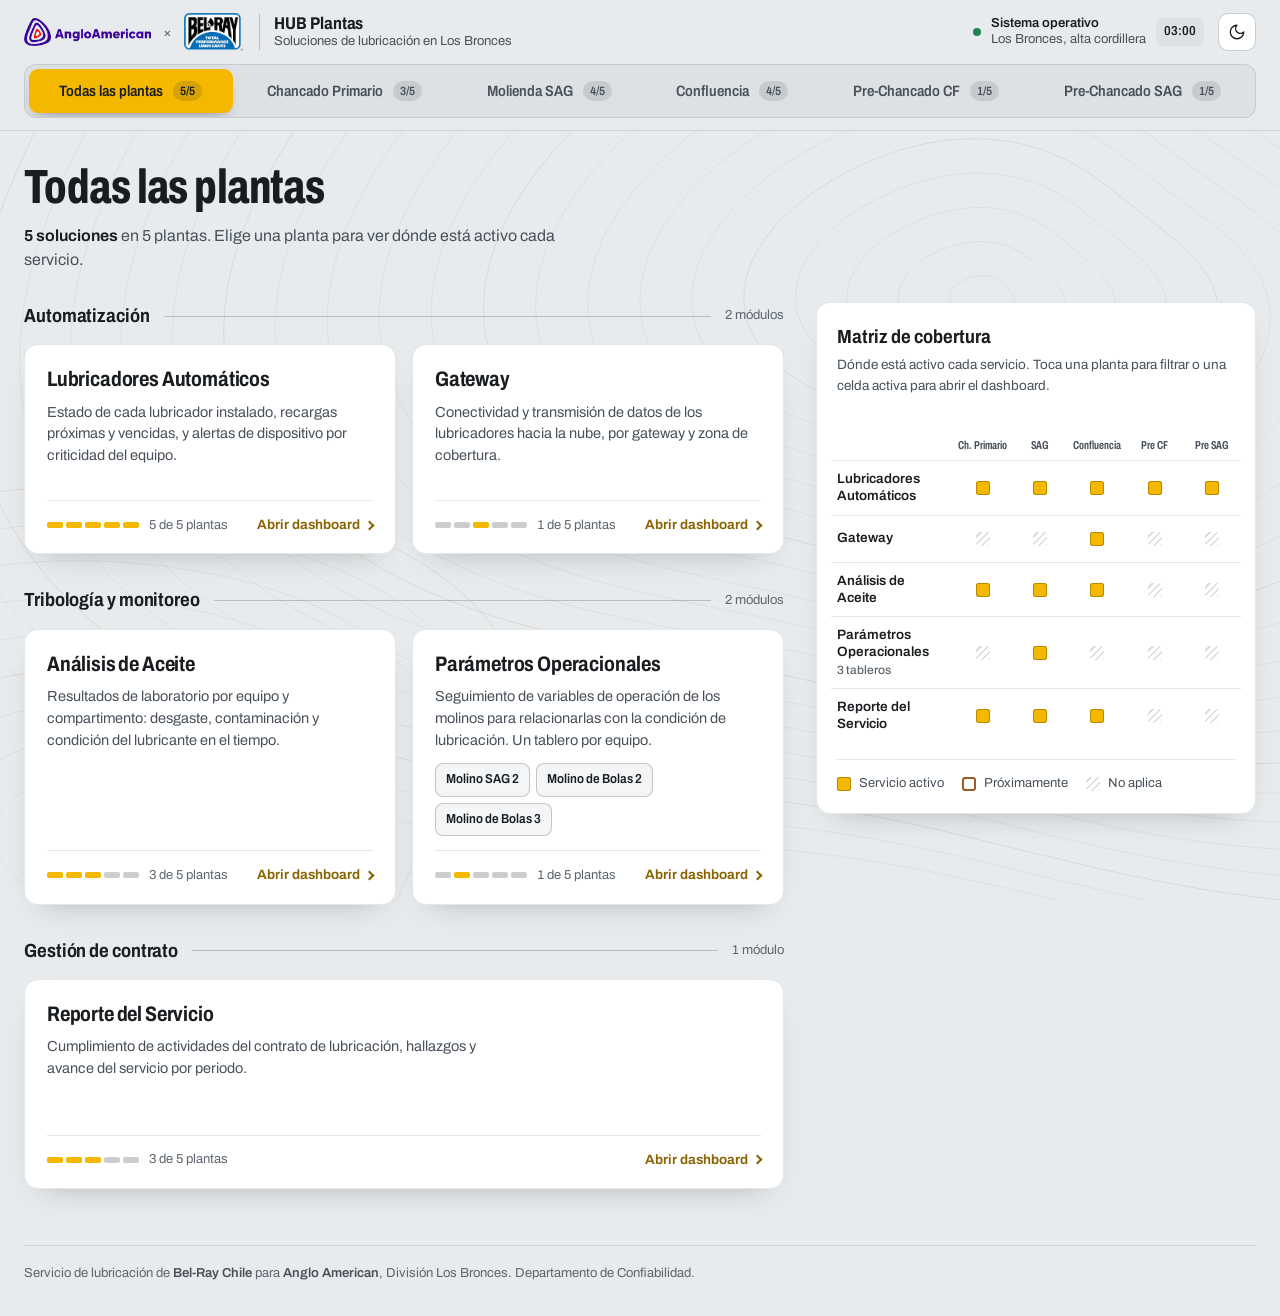
==== hub-plantas/index.html @ 48ea9efa "Add files via upload" ====
<!doctype html>
<html lang="es-CL">
<head>
  <meta charset="utf-8">
  <meta name="viewport" content="width=device-width, initial-scale=1, viewport-fit=cover">
  <title>HUB Plantas · Bel-Ray Chile × Anglo American</title>
  <meta name="description" content="Centro de acceso a las soluciones tecnológicas del servicio de lubricación Bel-Ray Chile en las plantas de Anglo American Los Bronces.">
  <meta name="color-scheme" content="dark light">
  <meta name="theme-color" content="#1A1D20">
  <link rel="icon" href="assets/img/favicon.svg" type="image/svg+xml">
  <link rel="preload" href="assets/fonts/archivo-latin-wdth-normal.woff2" as="font" type="font/woff2" crossorigin>

  <!-- Aplica el tema guardado antes de pintar (evita parpadeo claro/oscuro) -->
  <script>
    (function () {
      var t = null;
      try { t = localStorage.getItem('hub-theme'); } catch (e) {}
      if (t !== 'light' && t !== 'dark') {
        t = window.matchMedia && window.matchMedia('(prefers-color-scheme: light)').matches ? 'light' : 'dark';
      }
      document.documentElement.setAttribute('data-theme', t);
    })();
  </script>

  <link rel="stylesheet" href="assets/css/hub.css">
</head>
<body data-view="home">

  <!-- Iconos (Lucide, licencia ISC) — se reutilizan con <use href="#i-..."> -->
  <svg width="0" height="0" style="position:absolute" aria-hidden="true">
    <defs>
      <symbol id="i-sun" viewBox="0 0 24 24"><circle cx="12" cy="12" r="4"/><path d="M12 2v2M12 20v2M4.93 4.93l1.41 1.41M17.66 17.66l1.41 1.41M2 12h2M20 12h2M6.34 17.66l-1.41 1.41M19.07 4.93l-1.41 1.41"/></symbol>
      <symbol id="i-moon" viewBox="0 0 24 24"><path d="M12 3a6 6 0 0 0 9 9 9 9 0 1 1-9-9Z"/></symbol>
      <symbol id="i-back" viewBox="0 0 24 24"><path d="m12 19-7-7 7-7M19 12H5"/></symbol>
      <symbol id="i-expand" viewBox="0 0 24 24"><path d="M8 3H5a2 2 0 0 0-2 2v3M21 8V5a2 2 0 0 0-2-2h-3M3 16v3a2 2 0 0 0 2 2h3M16 21h3a2 2 0 0 0 2-2v-3"/></symbol>
      <symbol id="i-shrink" viewBox="0 0 24 24"><path d="M8 3v3a2 2 0 0 1-2 2H3M21 8h-3a2 2 0 0 1-2-2V3M3 16h3a2 2 0 0 1 2 2v3M16 21v-3a2 2 0 0 1 2-2h3"/></symbol>
      <symbol id="i-external" viewBox="0 0 24 24"><path d="M15 3h6v6M10 14 21 3M18 13v6a2 2 0 0 1-2 2H5a2 2 0 0 1-2-2V8a2 2 0 0 1 2-2h6"/></symbol>
      <symbol id="i-reload" viewBox="0 0 24 24"><path d="M3 12a9 9 0 0 1 9-9 9.75 9.75 0 0 1 6.74 2.74L21 8M21 3v5h-5M21 12a9 9 0 0 1-9 9 9.75 9.75 0 0 1-6.74-2.74L3 16M8 16H3v5"/></symbol>
    </defs>
  </svg>

  <!-- Fondo: curvas de nivel de un rajo, generadas en assets/js/hub.js -->
  <svg class="terrain" id="terrain" aria-hidden="true" preserveAspectRatio="xMidYMid slice"></svg>

  <a class="skip" href="#main">Ir al contenido</a>

  <!-- ===================== BARRA SUPERIOR ===================== -->
  <header class="topbar">
    <div class="topbar__inner">
      <div class="brand">
        <span class="logo-slot" data-logo="client"></span>
        <span class="brand__x" aria-hidden="true">×</span>
        <span class="logo-slot" data-logo="partner"></span>
        <div class="brand__title">
          <strong id="hub-title">HUB Plantas</strong>
          <span id="hub-subtitle"></span>
        </div>
      </div>

      <div class="topbar__right">
        <div class="status" role="status">
          <span class="status__dot" aria-hidden="true"></span>
          <span class="status__text"><b id="status-text">Sistema operativo</b><span id="site-text"></span></span>
          <time class="status__clock" id="clock"></time>
        </div>
        <button class="icon-btn theme-toggle" id="theme-toggle" type="button" aria-label="Cambiar a modo claro">
          <svg class="ico ico--sun"><use href="#i-sun"/></svg>
          <svg class="ico ico--moon"><use href="#i-moon"/></svg>
        </button>
      </div>
    </div>

    <!-- Selector global de planta -->
    <nav class="plantbar" aria-label="Seleccionar planta">
      <div class="plantbar__track" id="plantbar" role="radiogroup" aria-label="Planta"></div>
    </nav>
  </header>

  <main id="main">

    <!-- ===================== PORTADA: MÓDULOS + MATRIZ ===================== -->
    <section class="home" id="home" aria-labelledby="plant-heading">
      <div class="intro">
        <h1 class="intro__plant" id="plant-heading"><span id="plant-name">Todas las plantas</span></h1>
        <p class="intro__summary" id="plant-summary"></p>
      </div>

      <div class="home__grid">
        <div class="modules" id="modules"></div>

        <aside class="matrix" aria-labelledby="matrix-title">
          <div class="matrix__head">
            <h2 id="matrix-title">Matriz de cobertura</h2>
            <p>Dónde está activo cada servicio. Toca una planta para filtrar o una celda activa para abrir el dashboard.</p>
          </div>
          <div class="matrix__scroll">
            <table class="matrix__table" id="matrix"></table>
          </div>
          <ul class="legend">
            <li><span class="mark mark--on" aria-hidden="true"></span>Servicio activo</li>
            <li><span class="mark mark--soon" aria-hidden="true"></span>Próximamente</li>
            <li><span class="mark mark--off" aria-hidden="true"></span>No aplica</li>
          </ul>
        </aside>
      </div>
    </section>

    <!-- ===================== VISOR DE DASHBOARDS ===================== -->
    <section class="viewer" id="viewer" aria-labelledby="viewer-title" hidden>
      <div class="viewer__bar">
        <button class="btn btn--ghost" id="viewer-back" type="button">
          <svg class="ico"><use href="#i-back"/></svg><span>Módulos</span>
        </button>
        <div class="viewer__title">
          <span id="viewer-category"></span>
          <h2 id="viewer-title"></h2>
          <span class="source" id="viewer-source"></span>
        </div>
        <div class="viewer__actions">
          <button class="icon-btn" id="viewer-reload" type="button" aria-label="Recargar dashboard" title="Recargar">
            <svg class="ico"><use href="#i-reload"/></svg>
          </button>
          <a class="icon-btn" id="viewer-external" href="#" target="_blank" rel="noopener" aria-label="Abrir en pestaña nueva" title="Abrir en pestaña nueva">
            <svg class="ico"><use href="#i-external"/></svg>
          </a>
          <button class="btn btn--solid" id="viewer-fullscreen" type="button">
            <svg class="ico ico--expand"><use href="#i-expand"/></svg>
            <svg class="ico ico--shrink"><use href="#i-shrink"/></svg>
            <span>Pantalla completa</span>
          </button>
        </div>
      </div>

      <div class="viewer__switch" id="module-switch" role="tablist" aria-label="Cambiar de módulo"></div>
      <div class="viewer__views" id="view-switch" role="tablist" aria-label="Cambiar de equipo" hidden></div>

      <div class="stage" id="stage">
        <!-- Los iframes se crean en hub.js (uno por módulo, se conservan al cambiar) -->
        <div class="stage__frames" id="frames"></div>

        <button class="btn btn--solid stage__exit" id="stage-exit" type="button">
          <svg class="ico"><use href="#i-shrink"/></svg><span>Salir de pantalla completa</span>
        </button>

        <div class="stage__state stage__loading" id="state-loading" hidden>
          <div class="loader" aria-hidden="true"><span></span></div>
          <p><b>Cargando dashboard</b>Looker Studio puede tardar unos segundos la primera vez.</p>
          <p class="stage__hint" id="loading-hint" hidden>¿Sigue en blanco? Es posible que debas iniciar sesión con tu cuenta Google o que el informe no esté compartido contigo. <a href="#" target="_blank" rel="noopener" id="loading-external">Abrir en pestaña nueva</a></p>
        </div>

        <div class="stage__state stage__empty" id="state-nourl" hidden>
          <div class="tape" aria-hidden="true"></div>
          <h3>Dashboard en preparación</h3>
          <p>Este módulo aún no tiene un enlace publicado. Cuando esté disponible aparecerá aquí sin que tengas que hacer nada.</p>
        </div>

        <div class="stage__state stage__empty" id="state-nocoverage" hidden>
          <div class="tape" aria-hidden="true"></div>
          <h3 id="nocov-title"></h3>
          <p id="nocov-text"></p>
          <div class="nocov__plants" id="nocov-plants"></div>
        </div>
      </div>
    </section>
  </main>

  <footer class="foot">
    <p>Servicio de lubricación de <b>Bel-Ray Chile</b> para <b>Anglo American</b>, División Los Bronces. Departamento de Confiabilidad.</p>
  </footer>

  <script src="config.js"></script>
  <script src="assets/js/hub.js"></script>
</body>
</html>
---- hub-plantas/assets/css/hub.css ----
/* ==========================================================================
   HUB PLANTAS · Estilos
   Bel-Ray Chile × Anglo American Los Bronces
   --------------------------------------------------------------------------
   Sin dependencias externas: fuente Archivo (OFL) servida desde assets/fonts.
   Paleta: negro grafito, amarillo seguridad, cobre.
   Los colores viven en variables (tokens) al inicio: para ajustar la marca
   basta con cambiar esos valores.
   ========================================================================== */

@font-face {
  font-family: "Archivo";
  src: url("../fonts/archivo-latin-wdth-normal.woff2") format("woff2-variations"),
       url("../fonts/archivo-latin-wdth-normal.woff2") format("woff2");
  font-weight: 100 900;
  font-stretch: 62% 125%;
  font-style: normal;
  font-display: swap;
}

/* ---------- Tokens: modo oscuro (sala de control) ---------- */
:root,
:root[data-theme="dark"] {
  color-scheme: dark;
  --bg:            #1A1D20;   /* grafito */
  --bg-2:          #22262A;
  --surface:       rgba(38, 43, 48, .62);
  --surface-solid: #262B30;
  --surface-hi:    #2E343A;
  --line:          rgba(236, 238, 240, .09);
  --line-strong:   rgba(236, 238, 240, .18);
  --ink:           #ECEEF0;
  --ink-2:         #B1B8BF;
  --ink-3:         #8F979F;
  --yellow:        #F5B800;   /* amarillo seguridad */
  --yellow-ink:    #1A1D20;   /* texto sobre amarillo */
  --yellow-text:   #F5B800;   /* amarillo usado como texto */
  --yellow-soft:   rgba(245, 184, 0, .10);
  --mark-on-edge:  #F5B800;
  --copper:        #D4905C;   /* cobre */
  --copper-soft:   rgba(212, 144, 92, .14);
  --ok:            #4CC38A;
  --tape-dark:     #1A1D20;
  --contour:       rgba(236, 238, 240, .055);
  --contour-hi:    rgba(212, 144, 92, .16);
  --focus:         #F5B800;
  --shadow:        0 18px 40px -22px rgba(0, 0, 0, .75);
  --shadow-hover:  0 22px 44px -20px rgba(0, 0, 0, .85);
  --glass-blur:    blur(14px) saturate(130%);
  --header-bg:     rgba(26, 29, 32, .72);
}

/* ---------- Tokens: modo claro (presentación ejecutiva) ---------- */
:root[data-theme="light"] {
  color-scheme: light;
  --bg:            #E8EBED;   /* hormigón frío */
  --bg-2:          #DDE1E4;
  --surface:       #FFFFFF;
  --surface-solid: #FFFFFF;
  --surface-hi:    #F3F5F6;
  --line:          rgba(26, 29, 32, .11);
  --line-strong:   rgba(26, 29, 32, .22);
  --ink:           #1A1D20;
  --ink-2:         #48515A;
  --ink-3:         #5C656E;
  --yellow:        #F5B800;
  --yellow-ink:    #1A1D20;
  --yellow-text:   #8A6300;
  --yellow-soft:   rgba(245, 184, 0, .16);
  --mark-on-edge:  #B88A00;
  --copper:        #9A5A2C;
  --copper-soft:   rgba(154, 90, 44, .10);
  --ok:            #1D8452;
  --tape-dark:     #1A1D20;
  --contour:       rgba(26, 29, 32, .06);
  --contour-hi:    rgba(154, 90, 44, .14);
  --focus:         #1A1D20;
  --shadow:        0 14px 30px -20px rgba(26, 29, 32, .35);
  --shadow-hover:  0 20px 38px -18px rgba(26, 29, 32, .40);
  --glass-blur:    none;
  --header-bg:     rgba(232, 235, 237, .88);
}

/* ---------- Base ---------- */
*, *::before, *::after { box-sizing: border-box; }
html { -webkit-text-size-adjust: 100%; }
body {
  margin: 0;
  min-height: 100vh;
  background: var(--bg);
  color: var(--ink);
  font-family: "Archivo", system-ui, -apple-system, "Segoe UI", Roboto, sans-serif;
  font-size: 15px;
  line-height: 1.5;
  font-stretch: 100%;
  -webkit-font-smoothing: antialiased;
  text-rendering: optimizeLegibility;
}
h1, h2, h3, p { margin: 0; }
button { font: inherit; color: inherit; }
a { color: inherit; text-underline-offset: 3px; }
[hidden] { display: none !important; }

::selection { background: var(--yellow); color: var(--yellow-ink); }
:focus-visible { outline: 2px solid var(--focus); outline-offset: 2px; border-radius: 6px; }

* { scrollbar-width: thin; scrollbar-color: var(--line-strong) transparent; }
::-webkit-scrollbar { width: 10px; height: 10px; }
::-webkit-scrollbar-thumb { background: var(--line-strong); border-radius: 10px; border: 3px solid transparent; background-clip: padding-box; }
::-webkit-scrollbar-track { background: transparent; }

.ico { width: 18px; height: 18px; fill: none; stroke: currentColor; stroke-width: 1.75; stroke-linecap: round; stroke-linejoin: round; flex: none; }

.skip {
  position: absolute; left: 16px; top: -60px; z-index: 50;
  background: var(--yellow); color: var(--yellow-ink); padding: 10px 14px; border-radius: 8px; font-weight: 600;
}
.skip:focus { top: 12px; }

/* Fondo de curvas de nivel */
.terrain {
  position: fixed; inset: 0; width: 100%; height: 100%;
  z-index: -1; pointer-events: none;
  fill: none; stroke: var(--contour); stroke-width: 1;
}
.terrain .hi { stroke: var(--contour-hi); }

/* ---------- Barra superior ---------- */
.topbar {
  position: sticky; top: 0; z-index: 20;
  background: var(--header-bg);
  -webkit-backdrop-filter: blur(16px) saturate(140%);
  backdrop-filter: blur(16px) saturate(140%);
  border-bottom: 1px solid var(--line);
}
.topbar__inner {
  max-width: 1480px; margin: 0 auto;
  padding: 12px 24px;
  display: flex; align-items: center; justify-content: space-between; gap: 20px;
}
.brand { display: flex; align-items: center; gap: 12px; min-width: 0; }
.brand__x { color: var(--ink-3); font-size: 14px; }
.brand__title { display: flex; flex-direction: column; line-height: 1.2; padding-left: 14px; margin-left: 4px; border-left: 1px solid var(--line-strong); min-width: 0; }
.brand__title strong { font-size: 17px; font-weight: 700; font-stretch: 85%; letter-spacing: -.005em; }
.brand__title span { font-size: 13px; color: var(--ink-2); white-space: nowrap; overflow: hidden; text-overflow: ellipsis; }

.logo-slot { display: inline-flex; align-items: center; height: 40px; }
.logo-slot img { height: 28px; width: auto; display: block; }
.logo-slot[data-logo="partner"] img { height: 38px; }
.logo-slot .logo-dark { display: none; }
:root[data-theme="dark"] .logo-slot.has-dark .logo-light { display: none; }
:root[data-theme="dark"] .logo-slot.has-dark .logo-dark { display: block; }
.logo-slot__ph {
  display: inline-flex; align-items: center; height: 32px; padding: 0 10px;
  border: 1px dashed var(--line-strong); border-radius: 6px;
  font-size: 12px; font-weight: 600; font-stretch: 85%; color: var(--ink-2); white-space: nowrap;
}

.topbar__right { display: flex; align-items: center; gap: 14px; }
.status { display: flex; align-items: center; gap: 10px; font-size: 13px; color: var(--ink-2); }
.status__dot {
  width: 8px; height: 8px; border-radius: 50%; background: var(--ok);
}
.status__text { display: flex; flex-direction: column; line-height: 1.2; }
.status__text b { color: var(--ink); font-weight: 600; }
.status__clock {
  font-variant-numeric: tabular-nums; font-weight: 600; font-stretch: 85%;
  padding: 4px 8px; border-radius: 6px; background: var(--bg-2); color: var(--ink); font-size: 13px;
}

.icon-btn {
  display: inline-grid; place-items: center; width: 38px; height: 38px;
  border-radius: 10px; border: 1px solid var(--line-strong); background: var(--surface-solid);
  color: var(--ink); cursor: pointer; text-decoration: none;
  transition: background-color .2s ease, border-color .2s ease, transform .2s cubic-bezier(.2,.8,.2,1);
}
.icon-btn:hover { border-color: var(--ink-3); background: var(--surface-hi); }
.icon-btn:active { transform: scale(.94); }

.theme-toggle .ico--sun { display: none; }
:root[data-theme="dark"] .theme-toggle .ico--sun { display: block; }
:root[data-theme="dark"] .theme-toggle .ico--moon { display: none; }

/* ---------- Selector de planta (placa amarilla deslizante) ---------- */
.plantbar { max-width: 1480px; margin: 0 auto; padding: 0 24px 12px; }
.plantbar__track {
  position: relative; display: flex; gap: 4px;
  padding: 4px; border-radius: 12px;
  background: var(--bg-2); border: 1px solid var(--line);
  overflow-x: auto; scrollbar-width: none;
}
.plantbar__track::-webkit-scrollbar { display: none; }
.plant-ind {
  position: absolute; top: 4px; left: 0; height: calc(100% - 8px); width: 0;
  border-radius: 9px; background: var(--yellow);
  box-shadow: 0 6px 14px -8px rgba(0, 0, 0, .55);
  transition: transform .45s cubic-bezier(.16, 1, .3, 1), width .45s cubic-bezier(.16, 1, .3, 1);
  pointer-events: none;
}
.plant-btn {
  position: relative; z-index: 1; flex: 1 0 auto;
  display: flex; align-items: center; justify-content: center; gap: 10px;
  min-height: 44px; padding: 6px 16px; border: 0; border-radius: 9px;
  background: transparent; cursor: pointer; white-space: nowrap;
  font-size: 15px; font-weight: 600; font-stretch: 85%; color: var(--ink-2);
  transition: color .3s ease, background-color .2s ease;
}
.plant-btn:hover { color: var(--ink); background: var(--line); }
.plant-btn[aria-checked="true"] { color: var(--yellow-ink); background: transparent; }
.plant-btn__count {
  font-size: 12px; font-weight: 600; font-variant-numeric: tabular-nums;
  padding: 1px 7px; border-radius: 20px; background: var(--line); color: inherit;
}
.plant-btn[aria-checked="true"] .plant-btn__count { background: rgba(26, 29, 32, .14); }

/* ---------- Contenido ---------- */
main { max-width: 1480px; margin: 0 auto; padding: 32px 24px 48px; }

.intro { display: flex; flex-direction: column; gap: 10px; margin-bottom: 30px; }
.intro__plant {
  font-size: 48px; line-height: 1; font-weight: 760; font-stretch: 72%; letter-spacing: -.012em;
  overflow: hidden; padding-bottom: .06em;
}
.intro__plant span { display: inline-block; }
.intro__plant.is-swapping span { animation: plateIn .6s cubic-bezier(.16, 1, .3, 1); }
@keyframes plateIn {
  from { transform: translateY(70%); clip-path: inset(0 0 100% 0); opacity: .2; }
  to   { transform: none; clip-path: inset(0 0 0 0); opacity: 1; }
}
.intro__summary { font-size: 16px; color: var(--ink-2); max-width: 60ch; }
.intro__summary b { color: var(--ink); font-weight: 650; }

.home__grid { display: grid; grid-template-columns: minmax(0, 1fr) 440px; gap: 32px; align-items: start; }
.home__grid > * { min-width: 0; }

/* Categorías */
.cat + .cat { margin-top: 32px; }
.cat__head { display: flex; align-items: center; gap: 14px; margin-bottom: 14px; }
.cat__head h2 { font-size: 19px; font-weight: 680; font-stretch: 85%; letter-spacing: -.005em; white-space: nowrap; }
.cat__head::after { content: ""; flex: 1; height: 1px; background: var(--line-strong); }
.cat__count { font-size: 13px; color: var(--ink-3); white-space: nowrap; order: 2; }
.tiles { display: grid; grid-template-columns: repeat(auto-fit, minmax(320px, 1fr)); gap: 16px; }

/* Tarjeta de módulo */
.tile {
  position: relative; isolation: isolate;
  display: flex; flex-direction: column; gap: 14px;
  min-height: 210px; padding: 22px 22px 18px;
  border-radius: 14px; border: 1px solid var(--line);
  background: var(--surface);
  -webkit-backdrop-filter: var(--glass-blur); backdrop-filter: var(--glass-blur);
  box-shadow: var(--shadow);
  overflow: hidden;
  transition: transform .35s cubic-bezier(.16, 1, .3, 1), box-shadow .35s ease, border-color .25s ease;
}
.tile:hover { transform: translateY(-3px); box-shadow: var(--shadow-hover); border-color: var(--line-strong); }
.tile:has(.tile__open:focus-visible) { outline: 2px solid var(--focus); outline-offset: 3px; }
.tile__body { display: flex; flex-direction: column; gap: 10px; flex: 1; transition: opacity .45s ease, filter .45s ease; }
.tile__head { display: flex; align-items: flex-start; justify-content: space-between; gap: 8px 12px; flex-wrap: wrap; }
.tile__head h3 { flex: 1 1 14ch; }
.tile h3 { font-size: 21px; line-height: 1.15; font-weight: 700; font-stretch: 82%; letter-spacing: -.008em; }
.tile__open { all: unset; cursor: pointer; }
.tile__open::after { content: ""; position: absolute; inset: 0; z-index: 0; border-radius: inherit; }
.tile__open:focus-visible { outline: none; }
.tile p { font-size: 14.5px; color: var(--ink-2); max-width: 56ch; }

.tile__views { list-style: none; margin: 2px 0 0; padding: 0; display: flex; flex-wrap: wrap; gap: 6px; position: relative; z-index: 1; }
.view-chip {
  border: 1px solid var(--line-strong); background: var(--surface-hi); color: var(--ink);
  border-radius: 8px; padding: 6px 10px; font-size: 13px; font-weight: 600; font-stretch: 88%;
  cursor: pointer; transition: border-color .2s ease, background-color .2s ease, transform .2s ease;
}
.view-chip:hover { border-color: var(--yellow); background: var(--yellow-soft); }
.view-chip:active { transform: scale(.96); }

.tile__foot { display: flex; align-items: center; justify-content: space-between; gap: 12px; padding-top: 14px; border-top: 1px solid var(--line); }
.cov { display: flex; align-items: center; gap: 10px; font-size: 13px; color: var(--ink-3); font-variant-numeric: tabular-nums; white-space: nowrap; }
.pips { display: flex; gap: 3px; }
.pip { width: 16px; height: 6px; border-radius: 2px; background: var(--line-strong); transition: background-color .3s ease, box-shadow .3s ease; }
.pip.on   { background: var(--yellow); }
.pip.soon { background: transparent; box-shadow: inset 0 0 0 1.5px var(--copper); }
.pip.sel  { box-shadow: 0 0 0 1.5px var(--bg), 0 0 0 3px var(--ink-2); }
.pip.soon.sel { box-shadow: inset 0 0 0 1.5px var(--copper), 0 0 0 1.5px var(--bg), 0 0 0 3px var(--ink-2); }
.tile__go { font-size: 13.5px; font-weight: 650; color: var(--yellow-text); white-space: nowrap; display: inline-flex; align-items: center; gap: 6px; }
.tile__go::after {
  content: ""; width: 7px; height: 7px; border-right: 2px solid currentColor; border-top: 2px solid currentColor;
  transform: rotate(45deg); transition: transform .3s cubic-bezier(.16,1,.3,1);
}
.tile:hover .tile__go::after { transform: translateX(3px) rotate(45deg); }

.badge {
  flex: none; font-size: 12px; font-weight: 650; font-stretch: 88%; line-height: 1;
  padding: 6px 9px; border-radius: 20px; white-space: nowrap;
  opacity: 0; transform: translateY(-4px);
  transition: opacity .35s ease, transform .35s cubic-bezier(.16,1,.3,1);
}
.badge--off  { background: var(--bg-2); color: var(--ink-2); border: 1px solid var(--line-strong); }
.badge--soon { background: var(--copper-soft); color: var(--copper); border: 1px solid color-mix(in srgb, var(--copper) 40%, transparent); }
.badge--on   { background: var(--yellow-soft); color: var(--yellow-text); border: 1px solid color-mix(in srgb, var(--yellow) 40%, transparent); }
.tile[data-state] .badge { opacity: 1; transform: none; }

/* Cinta de seguridad: servicio no disponible en la planta elegida */
.tile__tape {
  position: absolute; left: 0; right: 0; top: 0; height: 6px; z-index: 2;
  background: repeating-linear-gradient(-45deg, var(--yellow) 0 9px, var(--tape-dark) 9px 18px);
  transform: scaleX(0); transform-origin: left center;
  transition: transform .55s cubic-bezier(.16, 1, .3, 1);
}
.tile[data-state="off"] .tile__tape { transform: scaleX(1); }
.tile[data-state="off"] .tile__body,
.tile[data-state="soon"] .tile__body { opacity: .5; filter: grayscale(1); }
.tile[data-state="off"] { box-shadow: none; background: color-mix(in srgb, var(--surface-solid) 45%, transparent); }
.tile[data-state="off"]:hover { transform: none; }
.tile[data-state="off"] .tile__go,
.tile[data-state="soon"] .tile__go { color: var(--ink-2); }
.tile[data-state="soon"] .tile__tape {
  transform: scaleX(1);
  background: repeating-linear-gradient(-45deg, var(--copper) 0 9px, transparent 9px 18px);
}

/* ---------- Matriz de cobertura ---------- */
.matrix {
  position: sticky; top: 148px;
  border-radius: 14px; border: 1px solid var(--line);
  background: var(--surface);
  -webkit-backdrop-filter: var(--glass-blur); backdrop-filter: var(--glass-blur);
  box-shadow: var(--shadow);
  padding: 20px;
}
.matrix__head h2 { font-size: 19px; font-weight: 680; font-stretch: 85%; }
.matrix__head p { font-size: 13.5px; color: var(--ink-2); margin-top: 4px; }
.matrix__scroll { overflow-x: auto; margin: 16px -6px 0; }
.matrix__table { width: 100%; border-collapse: separate; border-spacing: 0; table-layout: fixed; min-width: 360px; }
.matrix__table th, .matrix__table td { padding: 0; }
.matrix__table thead th { vertical-align: bottom; }
.matrix__table .rowhead-col { width: 30%; }
.mx-col {
  all: unset; box-sizing: border-box; cursor: pointer; display: flex; flex-direction: column; justify-content: flex-end;
  width: 100%; min-height: 48px; padding: 6px 4px 8px; text-align: center;
  font-size: 11.5px; line-height: 1.15; font-weight: 650; font-stretch: 68%; color: var(--ink-2); overflow-wrap: anywhere;
  border-radius: 8px 8px 0 0; position: relative;
  transition: color .3s ease, background-color .3s ease;
}
.mx-col::after {
  content: ""; position: absolute; left: 20%; right: 20%; bottom: 0; height: 3px; border-radius: 3px;
  background: var(--yellow); transform: scaleX(0); transition: transform .4s cubic-bezier(.16,1,.3,1);
}
.mx-col:hover { color: var(--ink); }
.mx-col:focus-visible { outline: 2px solid var(--focus); outline-offset: -2px; }
.is-selcol .mx-col { color: var(--ink); background: var(--yellow-soft); }
.is-selcol .mx-col::after { transform: scaleX(1); }

.matrix__table tbody th {
  text-align: left; font-weight: 600; font-size: 13.5px; line-height: 1.25; padding: 10px 8px 10px 6px;
  border-top: 1px solid var(--line);
}
.matrix__table tbody th small { display: block; font-weight: 500; font-size: 12px; color: var(--ink-3); margin-top: 2px; }
.matrix__table tbody td { border-top: 1px solid var(--line); transition: background-color .35s ease; }
.matrix__table tbody td.is-selcol { background: var(--yellow-soft); }
.matrix__table tbody tr:last-child td.is-selcol { border-radius: 0 0 8px 8px; }
.mx-cell {
  all: unset; box-sizing: border-box; display: grid; place-items: center; width: 100%; height: 46px; cursor: pointer;
  border-radius: 6px;
}
.mx-cell:focus-visible { outline: 2px solid var(--focus); outline-offset: -3px; }
.mx-cell[data-s="off"] { cursor: default; }
.mx-cell[data-s="on"]:hover .mark { transform: scale(1.18); }

.mark { display: inline-block; width: 14px; height: 14px; border-radius: 3px; transition: transform .25s cubic-bezier(.16,1,.3,1); flex: none; }
.mark--on   { background: var(--yellow); box-shadow: inset 0 0 0 1px var(--mark-on-edge); }
.mark--soon { box-shadow: inset 0 0 0 2px var(--copper); }
.mark--off  {
  width: 14px; height: 14px; border-radius: 3px; opacity: .7;
  background: repeating-linear-gradient(-45deg, var(--line-strong) 0 2px, transparent 2px 5px);
}

.legend { list-style: none; margin: 16px 0 0; padding: 14px 0 0; border-top: 1px solid var(--line); display: flex; flex-wrap: wrap; gap: 8px 18px; font-size: 13px; color: var(--ink-2); }
.legend li { display: inline-flex; align-items: center; gap: 8px; }

/* ---------- Visor ---------- */
body[data-view="viewer"] .foot { display: none; }
body[data-view="viewer"] main { padding-top: 20px; padding-bottom: 20px; }
.viewer { animation: viewerIn .5s cubic-bezier(.16, 1, .3, 1); }
@keyframes viewerIn { from { opacity: 0; transform: translateY(10px); } to { opacity: 1; transform: none; } }

.viewer__bar { display: flex; align-items: center; gap: 16px; }
.viewer__title { flex: 1; min-width: 0; display: flex; align-items: baseline; gap: 4px 12px; flex-wrap: wrap; }
.viewer__title > span:first-child { font-size: 13px; color: var(--ink-3); width: 100%; }
.viewer__title h2 { font-size: 26px; line-height: 1.1; font-weight: 740; font-stretch: 74%; letter-spacing: -.01em; }
.source {
  font-size: 12px; font-weight: 600; color: var(--ink-2); padding: 3px 8px; border-radius: 6px;
  border: 1px solid var(--line-strong);
}
.viewer__actions { display: flex; align-items: center; gap: 8px; }

.btn {
  display: inline-flex; align-items: center; gap: 8px; height: 38px; padding: 0 14px; border-radius: 10px;
  font-size: 14px; font-weight: 650; cursor: pointer; white-space: nowrap;
  transition: background-color .2s ease, border-color .2s ease, transform .2s cubic-bezier(.2,.8,.2,1);
}
.btn:active { transform: scale(.96); }
.btn--ghost { border: 1px solid var(--line-strong); background: transparent; color: var(--ink); }
.btn--ghost:hover { background: var(--surface-hi); }
.btn--solid { border: 1px solid var(--mark-on-edge); background: var(--yellow); color: var(--yellow-ink); }
.btn--solid:hover { background: #FFC61A; }
.btn .ico--shrink { display: none; }
.is-fs .btn .ico--expand, body.stage-fs .btn .ico--expand { display: none; }
body.stage-fs .btn .ico--shrink { display: block; }

.viewer__switch {
  display: flex; gap: 2px; margin-top: 18px; overflow-x: auto; scrollbar-width: none;
  border-bottom: 1px solid var(--line-strong);
}
.viewer__switch::-webkit-scrollbar { display: none; }
.mod-tab {
  all: unset; box-sizing: border-box; cursor: pointer; position: relative; white-space: nowrap;
  padding: 10px 14px 12px; font-size: 14px; font-weight: 620; font-stretch: 88%; color: var(--ink-2);
  display: inline-flex; align-items: center; gap: 8px;
  transition: color .2s ease;
}
.mod-tab::after {
  content: ""; position: absolute; left: 10px; right: 10px; bottom: -1px; height: 3px; border-radius: 3px 3px 0 0;
  background: var(--yellow); transform: scaleX(0); transition: transform .4s cubic-bezier(.16,1,.3,1);
}
.mod-tab:hover { color: var(--ink); }
.mod-tab[aria-selected="true"] { color: var(--ink); }
.mod-tab[aria-selected="true"]::after { transform: scaleX(1); }
.mod-tab:focus-visible { outline: 2px solid var(--focus); outline-offset: -2px; }
.mod-tab[data-s="off"], .mod-tab[data-s="soon"] { color: var(--ink-3); text-decoration: line-through; text-decoration-thickness: 1px; text-decoration-color: var(--line-strong); }
.mod-tab[data-s="off"][aria-selected="true"] { color: var(--ink-2); }

.viewer__views { display: flex; gap: 0; margin-top: 14px; width: fit-content; max-width: 100%; overflow-x: auto; border: 1px solid var(--line-strong); border-radius: 10px; padding: 3px; background: var(--bg-2); }
.view-tab {
  all: unset; box-sizing: border-box; cursor: pointer; white-space: nowrap;
  padding: 7px 14px; border-radius: 7px; font-size: 13.5px; font-weight: 640; font-stretch: 88%; color: var(--ink-2);
  transition: background-color .25s ease, color .25s ease;
}
.view-tab:hover { color: var(--ink); }
.view-tab[aria-selected="true"] { background: var(--surface-solid); color: var(--ink); box-shadow: 0 1px 0 var(--line-strong), 0 4px 10px -6px rgba(0,0,0,.4); }
.view-tab:focus-visible { outline: 2px solid var(--focus); outline-offset: -2px; }

.stage {
  position: relative; margin-top: 14px;
  height: 640px; min-height: 420px;
  border-radius: 14px; overflow: hidden;
  border: 1px solid var(--line-strong); background: var(--surface-solid);
  box-shadow: var(--shadow);
}
.stage__frames, .stage__frames iframe { position: absolute; inset: 0; width: 100%; height: 100%; border: 0; }
.stage__frames iframe { background: #FFFFFF; opacity: 0; visibility: hidden; transition: opacity .35s ease; }
.stage__frames iframe.is-active { visibility: visible; }
.stage__frames iframe.is-active.is-loaded { opacity: 1; }

.stage:fullscreen { border-radius: 0; border: 0; height: 100vh !important; }
body.stage-pseudo-fs .stage {
  position: fixed; inset: 0; z-index: 100; margin: 0; border-radius: 0; border: 0; height: 100dvh !important;
}
.stage__exit {
  position: absolute; right: 14px; top: 14px; z-index: 5; display: none;
}
body.stage-fs .stage__exit { display: inline-flex; }

.stage__state {
  position: absolute; inset: 0; z-index: 3;
  display: flex; flex-direction: column; align-items: center; justify-content: center; text-align: center; gap: 12px;
  padding: 32px; background: var(--surface-solid);
}
.stage__state h3 { font-size: 26px; line-height: 1.15; font-weight: 740; font-stretch: 76%; max-width: 34ch; text-wrap: balance; }
.stage__state p { color: var(--ink-2); max-width: 52ch; font-size: 15px; }
.stage__state p b { display: block; color: var(--ink); font-size: 17px; margin-bottom: 2px; }
.stage__loading { background: color-mix(in srgb, var(--surface-solid) 94%, transparent); }
.stage__hint { font-size: 14px !important; }
.stage__hint a { color: var(--yellow-text); font-weight: 650; }
.tape {
  width: 180px; height: 12px; border-radius: 3px; margin-bottom: 8px;
  background: repeating-linear-gradient(-45deg, var(--yellow) 0 10px, var(--tape-dark) 10px 20px);
  box-shadow: inset 0 0 0 1px rgba(0,0,0,.25);
}
.nocov__plants { display: flex; flex-wrap: wrap; justify-content: center; gap: 8px; margin-top: 6px; }
.nocov__plants .btn { height: 36px; }

.loader { width: 180px; height: 4px; border-radius: 4px; background: var(--line-strong); overflow: hidden; position: relative; }
.loader span { position: absolute; top: 0; bottom: 0; width: 40%; border-radius: 4px; background: var(--yellow); animation: load 1.2s cubic-bezier(.65,0,.35,1) infinite; }
@keyframes load { from { left: -40%; } to { left: 100%; } }

/* ---------- Pie ---------- */
.foot { max-width: 1480px; margin: 0 auto; padding: 8px 24px 32px; }
.foot p { font-size: 13px; color: var(--ink-3); border-top: 1px solid var(--line); padding-top: 18px; }
.foot b { color: var(--ink-2); font-weight: 600; }

/* ---------- Transición de tema (View Transitions API) ---------- */
::view-transition-old(root), ::view-transition-new(root) { animation: none; mix-blend-mode: normal; }
::view-transition-new(root) { z-index: 2; }

/* ---------- Responsive ---------- */
@media (max-width: 1180px) {
  .home__grid { grid-template-columns: 1fr; }
  .matrix { position: static; }
}
@media (max-width: 900px) {
  .status__text { display: none; }
  .brand__title span { display: none; }
}
@media (max-width: 720px) {
  .topbar__inner { padding: 10px 16px; gap: 10px; }
  .plantbar { padding: 0 16px 10px; }
  .plant-btn { flex: 0 0 auto; padding: 6px 12px; font-size: 14px; min-height: 42px; }
  main { padding: 22px 16px 40px; }
  .foot { padding: 8px 16px 28px; }
  .intro__plant { font-size: 38px; }
  .intro__summary { font-size: 15px; }
  .tiles { grid-template-columns: 1fr; }
  .cat__head::after { display: none; }
  .cat__count { margin-left: auto; }
  .tile { min-height: 0; padding: 18px 18px 16px; }
  .brand__x { display: none; }
  .logo-slot img { height: 22px; }
  .logo-slot[data-logo="partner"] img { height: 30px; }
  .brand__title { display: none; }
  .brand__title { padding-left: 10px; }
  .status__clock { display: none; }
  .viewer__bar { flex-wrap: wrap; gap: 12px; }
  .viewer__title { order: 3; flex-basis: 100%; }
  .viewer__actions { margin-left: auto; }
  .viewer__actions .btn span { display: none; }
  .viewer__actions .btn { width: 38px; padding: 0; justify-content: center; }
  .viewer__title h2 { font-size: 23px; }
  .matrix { padding: 16px; }
}

@media (prefers-reduced-motion: reduce) {
  *, *::before, *::after { animation-duration: .01ms !important; animation-iteration-count: 1 !important; transition-duration: .01ms !important; }
  .loader span { animation: none; left: 30%; }
}
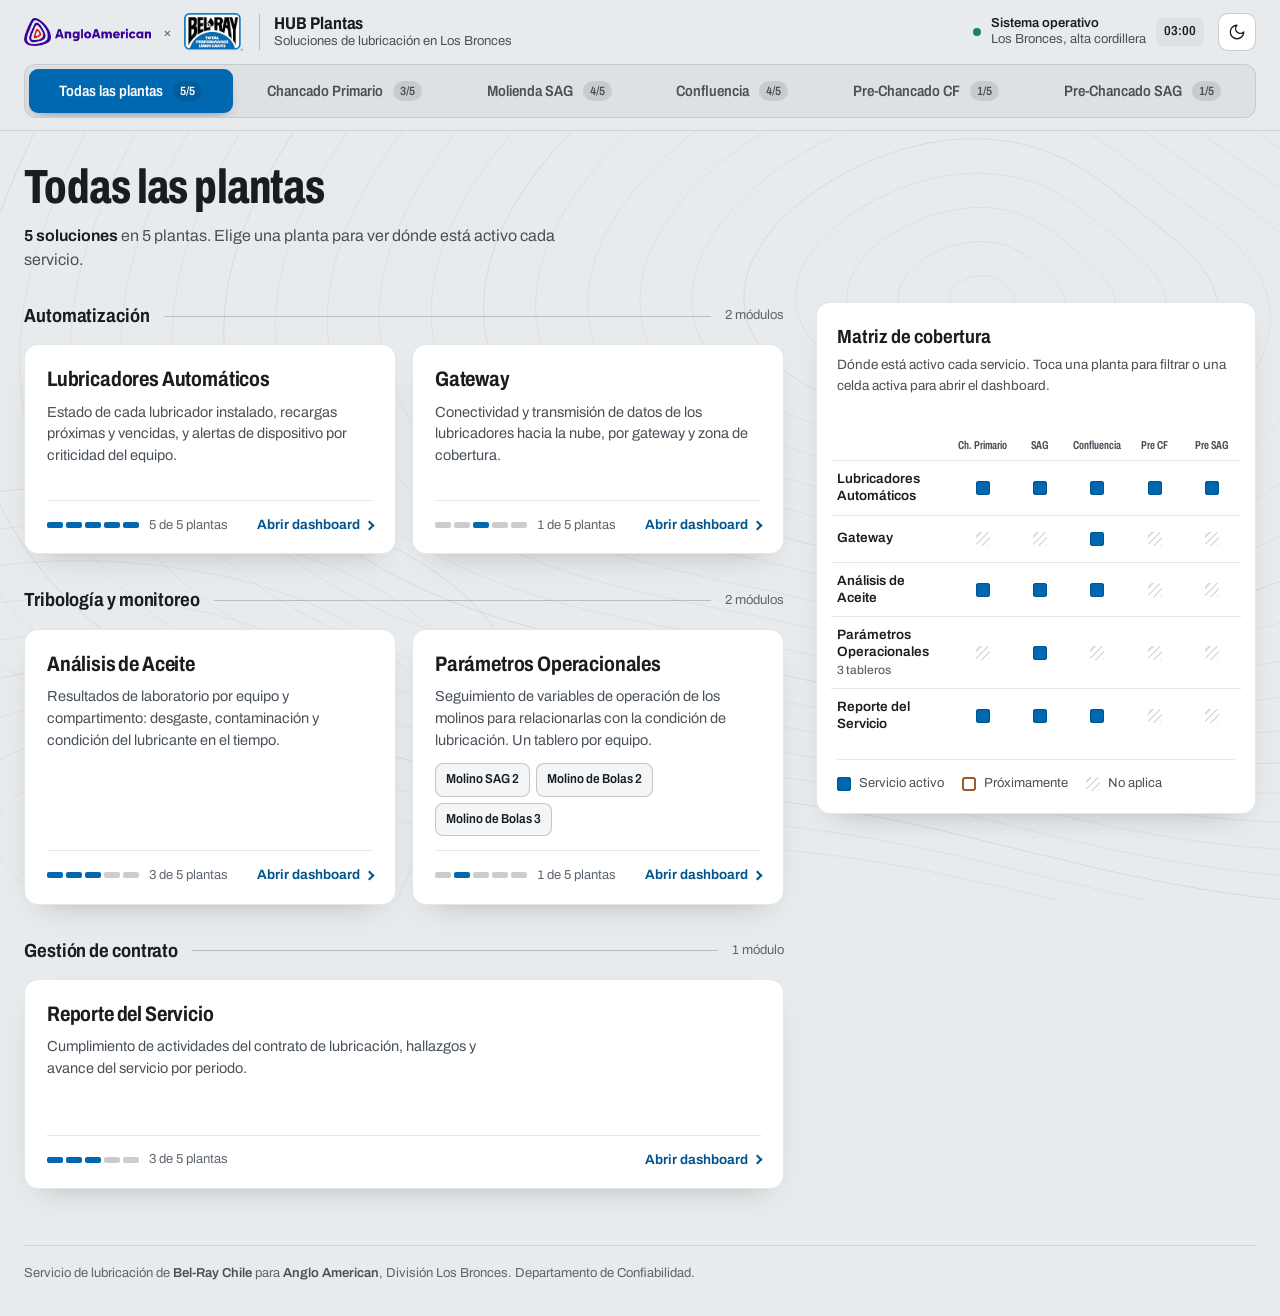
==== commit 882894a3: "Add files via upload" ====
--- a/hub-plantas/index.html
+++ b/hub-plantas/index.html
@@ -7,7 +7,10 @@
   <meta name="description" content="Centro de acceso a las soluciones tecnológicas del servicio de lubricación Bel-Ray Chile en las plantas de Anglo American Los Bronces.">
   <meta name="color-scheme" content="dark light">
   <meta name="theme-color" content="#1A1D20">
-  <link rel="icon" href="assets/img/favicon.svg" type="image/svg+xml">
+  <link rel="icon" href="assets/img/favicon-32.png" sizes="32x32" type="image/png">
+  <link rel="icon" href="assets/img/favicon-64.png" sizes="64x64" type="image/png">
+  <link rel="icon" href="assets/img/favicon-256.png" sizes="256x256" type="image/png">
+  <link rel="apple-touch-icon" href="assets/img/favicon-256.png">
   <link rel="preload" href="assets/fonts/archivo-latin-wdth-normal.woff2" as="font" type="font/woff2" crossorigin>
 
   <!-- Aplica el tema guardado antes de pintar (evita parpadeo claro/oscuro) -->
--- a/hub-plantas/assets/css/hub.css
+++ b/hub-plantas/assets/css/hub.css
@@ -3,7 +3,7 @@
    Bel-Ray Chile × Anglo American Los Bronces
    --------------------------------------------------------------------------
    Sin dependencias externas: fuente Archivo (OFL) servida desde assets/fonts.
-   Paleta: negro grafito, amarillo seguridad, cobre.
+   Paleta: negro grafito, azul Bel-Ray, cobre.
    Los colores viven en variables (tokens) al inicio: para ajustar la marca
    basta con cambiar esos valores.
    ========================================================================== */
@@ -32,18 +32,18 @@
   --ink:           #ECEEF0;
   --ink-2:         #B1B8BF;
   --ink-3:         #8F979F;
-  --yellow:        #F5B800;   /* amarillo seguridad */
-  --yellow-ink:    #1A1D20;   /* texto sobre amarillo */
-  --yellow-text:   #F5B800;   /* amarillo usado como texto */
-  --yellow-soft:   rgba(245, 184, 0, .10);
-  --mark-on-edge:  #F5B800;
+  --blue:          #0068B0;   /* azul Bel-Ray */
+  --blue-ink:      #FFFFFF;   /* texto sobre el azul */
+  --blue-text:     #5FACEC;   /* azul aclarado, usado como texto sobre fondo oscuro */
+  --blue-soft:     rgba(0, 104, 176, .18);
+  --mark-on-edge:  #0068B0;
   --copper:        #D4905C;   /* cobre */
   --copper-soft:   rgba(212, 144, 92, .14);
   --ok:            #4CC38A;
   --tape-dark:     #1A1D20;
   --contour:       rgba(236, 238, 240, .055);
   --contour-hi:    rgba(212, 144, 92, .16);
-  --focus:         #F5B800;
+  --focus:         #5FACEC;
   --shadow:        0 18px 40px -22px rgba(0, 0, 0, .75);
   --shadow-hover:  0 22px 44px -20px rgba(0, 0, 0, .85);
   --glass-blur:    blur(14px) saturate(130%);
@@ -63,18 +63,18 @@
   --ink:           #1A1D20;
   --ink-2:         #48515A;
   --ink-3:         #5C656E;
-  --yellow:        #F5B800;
-  --yellow-ink:    #1A1D20;
-  --yellow-text:   #8A6300;
-  --yellow-soft:   rgba(245, 184, 0, .16);
-  --mark-on-edge:  #B88A00;
+  --blue:          #0068B0;
+  --blue-ink:      #FFFFFF;
+  --blue-text:     #00548D;
+  --blue-soft:     rgba(0, 104, 176, .12);
+  --mark-on-edge:  #00548D;
   --copper:        #9A5A2C;
   --copper-soft:   rgba(154, 90, 44, .10);
   --ok:            #1D8452;
   --tape-dark:     #1A1D20;
   --contour:       rgba(26, 29, 32, .06);
   --contour-hi:    rgba(154, 90, 44, .14);
-  --focus:         #1A1D20;
+  --focus:         #0068B0;
   --shadow:        0 14px 30px -20px rgba(26, 29, 32, .35);
   --shadow-hover:  0 20px 38px -18px rgba(26, 29, 32, .40);
   --glass-blur:    none;
@@ -101,7 +101,7 @@
 a { color: inherit; text-underline-offset: 3px; }
 [hidden] { display: none !important; }
 
-::selection { background: var(--yellow); color: var(--yellow-ink); }
+::selection { background: var(--blue); color: var(--blue-ink); }
 :focus-visible { outline: 2px solid var(--focus); outline-offset: 2px; border-radius: 6px; }
 
 * { scrollbar-width: thin; scrollbar-color: var(--line-strong) transparent; }
@@ -113,7 +113,7 @@
 
 .skip {
   position: absolute; left: 16px; top: -60px; z-index: 50;
-  background: var(--yellow); color: var(--yellow-ink); padding: 10px 14px; border-radius: 8px; font-weight: 600;
+  background: var(--blue); color: var(--blue-ink); padding: 10px 14px; border-radius: 8px; font-weight: 600;
 }
 .skip:focus { top: 12px; }
 
@@ -181,7 +181,7 @@
 :root[data-theme="dark"] .theme-toggle .ico--sun { display: block; }
 :root[data-theme="dark"] .theme-toggle .ico--moon { display: none; }
 
-/* ---------- Selector de planta (placa amarilla deslizante) ---------- */
+/* ---------- Selector de planta (placa azul deslizante) ---------- */
 .plantbar { max-width: 1480px; margin: 0 auto; padding: 0 24px 12px; }
 .plantbar__track {
   position: relative; display: flex; gap: 4px;
@@ -192,7 +192,7 @@
 .plantbar__track::-webkit-scrollbar { display: none; }
 .plant-ind {
   position: absolute; top: 4px; left: 0; height: calc(100% - 8px); width: 0;
-  border-radius: 9px; background: var(--yellow);
+  border-radius: 9px; background: var(--blue);
   box-shadow: 0 6px 14px -8px rgba(0, 0, 0, .55);
   transition: transform .45s cubic-bezier(.16, 1, .3, 1), width .45s cubic-bezier(.16, 1, .3, 1);
   pointer-events: none;
@@ -206,7 +206,7 @@
   transition: color .3s ease, background-color .2s ease;
 }
 .plant-btn:hover { color: var(--ink); background: var(--line); }
-.plant-btn[aria-checked="true"] { color: var(--yellow-ink); background: transparent; }
+.plant-btn[aria-checked="true"] { color: var(--blue-ink); background: transparent; }
 .plant-btn__count {
   font-size: 12px; font-weight: 600; font-variant-numeric: tabular-nums;
   padding: 1px 7px; border-radius: 20px; background: var(--line); color: inherit;
@@ -270,18 +270,18 @@
   border-radius: 8px; padding: 6px 10px; font-size: 13px; font-weight: 600; font-stretch: 88%;
   cursor: pointer; transition: border-color .2s ease, background-color .2s ease, transform .2s ease;
 }
-.view-chip:hover { border-color: var(--yellow); background: var(--yellow-soft); }
+.view-chip:hover { border-color: var(--blue); background: var(--blue-soft); }
 .view-chip:active { transform: scale(.96); }
 
 .tile__foot { display: flex; align-items: center; justify-content: space-between; gap: 12px; padding-top: 14px; border-top: 1px solid var(--line); }
 .cov { display: flex; align-items: center; gap: 10px; font-size: 13px; color: var(--ink-3); font-variant-numeric: tabular-nums; white-space: nowrap; }
 .pips { display: flex; gap: 3px; }
 .pip { width: 16px; height: 6px; border-radius: 2px; background: var(--line-strong); transition: background-color .3s ease, box-shadow .3s ease; }
-.pip.on   { background: var(--yellow); }
+.pip.on   { background: var(--blue); }
 .pip.soon { background: transparent; box-shadow: inset 0 0 0 1.5px var(--copper); }
 .pip.sel  { box-shadow: 0 0 0 1.5px var(--bg), 0 0 0 3px var(--ink-2); }
 .pip.soon.sel { box-shadow: inset 0 0 0 1.5px var(--copper), 0 0 0 1.5px var(--bg), 0 0 0 3px var(--ink-2); }
-.tile__go { font-size: 13.5px; font-weight: 650; color: var(--yellow-text); white-space: nowrap; display: inline-flex; align-items: center; gap: 6px; }
+.tile__go { font-size: 13.5px; font-weight: 650; color: var(--blue-text); white-space: nowrap; display: inline-flex; align-items: center; gap: 6px; }
 .tile__go::after {
   content: ""; width: 7px; height: 7px; border-right: 2px solid currentColor; border-top: 2px solid currentColor;
   transform: rotate(45deg); transition: transform .3s cubic-bezier(.16,1,.3,1);
@@ -296,13 +296,13 @@
 }
 .badge--off  { background: var(--bg-2); color: var(--ink-2); border: 1px solid var(--line-strong); }
 .badge--soon { background: var(--copper-soft); color: var(--copper); border: 1px solid color-mix(in srgb, var(--copper) 40%, transparent); }
-.badge--on   { background: var(--yellow-soft); color: var(--yellow-text); border: 1px solid color-mix(in srgb, var(--yellow) 40%, transparent); }
+.badge--on   { background: var(--blue-soft); color: var(--blue-text); border: 1px solid color-mix(in srgb, var(--blue) 40%, transparent); }
 .tile[data-state] .badge { opacity: 1; transform: none; }
 
 /* Cinta de seguridad: servicio no disponible en la planta elegida */
 .tile__tape {
   position: absolute; left: 0; right: 0; top: 0; height: 6px; z-index: 2;
-  background: repeating-linear-gradient(-45deg, var(--yellow) 0 9px, var(--tape-dark) 9px 18px);
+  background: repeating-linear-gradient(-45deg, var(--blue) 0 9px, var(--tape-dark) 9px 18px);
   transform: scaleX(0); transform-origin: left center;
   transition: transform .55s cubic-bezier(.16, 1, .3, 1);
 }
@@ -343,11 +343,11 @@
 }
 .mx-col::after {
   content: ""; position: absolute; left: 20%; right: 20%; bottom: 0; height: 3px; border-radius: 3px;
-  background: var(--yellow); transform: scaleX(0); transition: transform .4s cubic-bezier(.16,1,.3,1);
+  background: var(--blue); transform: scaleX(0); transition: transform .4s cubic-bezier(.16,1,.3,1);
 }
 .mx-col:hover { color: var(--ink); }
 .mx-col:focus-visible { outline: 2px solid var(--focus); outline-offset: -2px; }
-.is-selcol .mx-col { color: var(--ink); background: var(--yellow-soft); }
+.is-selcol .mx-col { color: var(--ink); background: var(--blue-soft); }
 .is-selcol .mx-col::after { transform: scaleX(1); }
 
 .matrix__table tbody th {
@@ -356,7 +356,7 @@
 }
 .matrix__table tbody th small { display: block; font-weight: 500; font-size: 12px; color: var(--ink-3); margin-top: 2px; }
 .matrix__table tbody td { border-top: 1px solid var(--line); transition: background-color .35s ease; }
-.matrix__table tbody td.is-selcol { background: var(--yellow-soft); }
+.matrix__table tbody td.is-selcol { background: var(--blue-soft); }
 .matrix__table tbody tr:last-child td.is-selcol { border-radius: 0 0 8px 8px; }
 .mx-cell {
   all: unset; box-sizing: border-box; display: grid; place-items: center; width: 100%; height: 46px; cursor: pointer;
@@ -367,7 +367,7 @@
 .mx-cell[data-s="on"]:hover .mark { transform: scale(1.18); }
 
 .mark { display: inline-block; width: 14px; height: 14px; border-radius: 3px; transition: transform .25s cubic-bezier(.16,1,.3,1); flex: none; }
-.mark--on   { background: var(--yellow); box-shadow: inset 0 0 0 1px var(--mark-on-edge); }
+.mark--on   { background: var(--blue); box-shadow: inset 0 0 0 1px var(--mark-on-edge); }
 .mark--soon { box-shadow: inset 0 0 0 2px var(--copper); }
 .mark--off  {
   width: 14px; height: 14px; border-radius: 3px; opacity: .7;
@@ -401,8 +401,8 @@
 .btn:active { transform: scale(.96); }
 .btn--ghost { border: 1px solid var(--line-strong); background: transparent; color: var(--ink); }
 .btn--ghost:hover { background: var(--surface-hi); }
-.btn--solid { border: 1px solid var(--mark-on-edge); background: var(--yellow); color: var(--yellow-ink); }
-.btn--solid:hover { background: #FFC61A; }
+.btn--solid { border: 1px solid var(--mark-on-edge); background: var(--blue); color: var(--blue-ink); }
+.btn--solid:hover { background: color-mix(in srgb, var(--blue) 82%, white); }
 .btn .ico--shrink { display: none; }
 .is-fs .btn .ico--expand, body.stage-fs .btn .ico--expand { display: none; }
 body.stage-fs .btn .ico--shrink { display: block; }
@@ -420,7 +420,7 @@
 }
 .mod-tab::after {
   content: ""; position: absolute; left: 10px; right: 10px; bottom: -1px; height: 3px; border-radius: 3px 3px 0 0;
-  background: var(--yellow); transform: scaleX(0); transition: transform .4s cubic-bezier(.16,1,.3,1);
+  background: var(--blue); transform: scaleX(0); transition: transform .4s cubic-bezier(.16,1,.3,1);
 }
 .mod-tab:hover { color: var(--ink); }
 .mod-tab[aria-selected="true"] { color: var(--ink); }
@@ -470,17 +470,17 @@
 .stage__state p b { display: block; color: var(--ink); font-size: 17px; margin-bottom: 2px; }
 .stage__loading { background: color-mix(in srgb, var(--surface-solid) 94%, transparent); }
 .stage__hint { font-size: 14px !important; }
-.stage__hint a { color: var(--yellow-text); font-weight: 650; }
+.stage__hint a { color: var(--blue-text); font-weight: 650; }
 .tape {
   width: 180px; height: 12px; border-radius: 3px; margin-bottom: 8px;
-  background: repeating-linear-gradient(-45deg, var(--yellow) 0 10px, var(--tape-dark) 10px 20px);
+  background: repeating-linear-gradient(-45deg, var(--blue) 0 10px, var(--tape-dark) 10px 20px);
   box-shadow: inset 0 0 0 1px rgba(0,0,0,.25);
 }
 .nocov__plants { display: flex; flex-wrap: wrap; justify-content: center; gap: 8px; margin-top: 6px; }
 .nocov__plants .btn { height: 36px; }
 
 .loader { width: 180px; height: 4px; border-radius: 4px; background: var(--line-strong); overflow: hidden; position: relative; }
-.loader span { position: absolute; top: 0; bottom: 0; width: 40%; border-radius: 4px; background: var(--yellow); animation: load 1.2s cubic-bezier(.65,0,.35,1) infinite; }
+.loader span { position: absolute; top: 0; bottom: 0; width: 40%; border-radius: 4px; background: var(--blue); animation: load 1.2s cubic-bezier(.65,0,.35,1) infinite; }
 @keyframes load { from { left: -40%; } to { left: 100%; } }
 
 /* ---------- Pie ---------- */
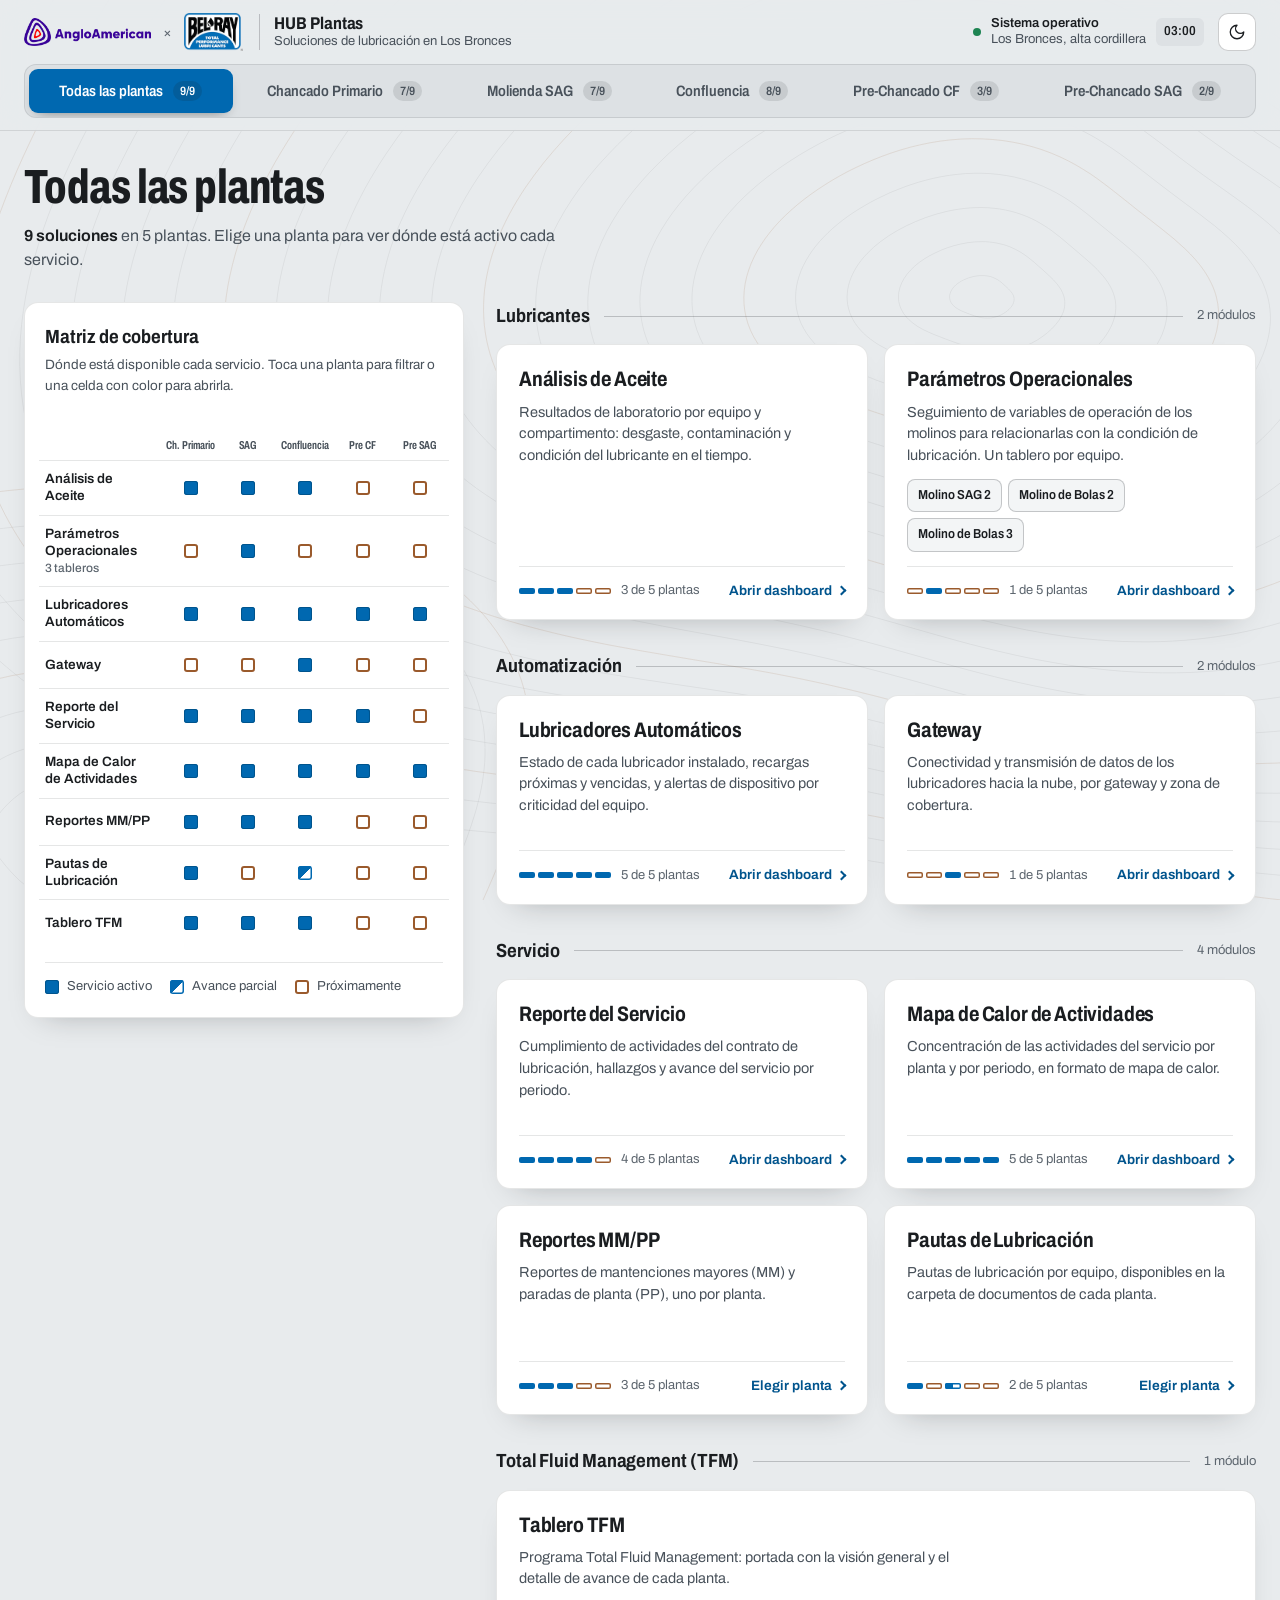
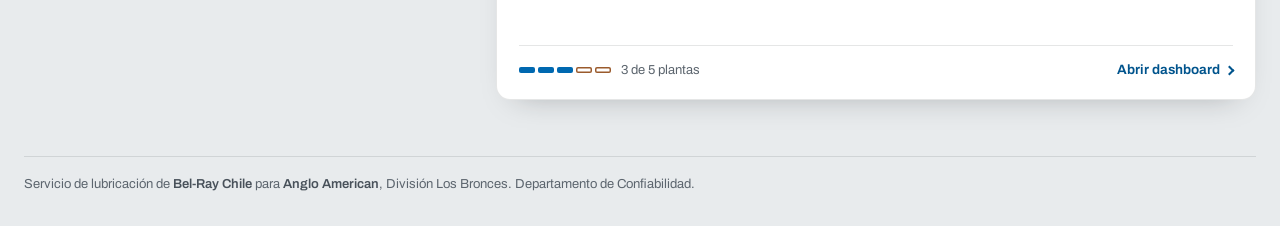
==== commit 5da81dfc: "Add files via upload" ====
--- a/hub-plantas/index.html
+++ b/hub-plantas/index.html
@@ -1,6 +1,7 @@
 <!doctype html>
 <html lang="es-CL">
 <head>
+  <!-- Versión publicada: al actualizar config.js / hub.js / hub.css, cambia el número ?v= de abajo para que los navegadores descarguen la versión nueva -->
   <meta charset="utf-8">
   <meta name="viewport" content="width=device-width, initial-scale=1, viewport-fit=cover">
   <title>HUB Plantas · Bel-Ray Chile × Anglo American</title>
@@ -25,7 +26,7 @@
     })();
   </script>
 
-  <link rel="stylesheet" href="assets/css/hub.css">
+  <link rel="stylesheet" href="assets/css/hub.css?v=20261015">
 </head>
 <body data-view="home">
 
@@ -89,22 +90,22 @@
       </div>
 
       <div class="home__grid">
-        <div class="modules" id="modules"></div>
-
         <aside class="matrix" aria-labelledby="matrix-title">
           <div class="matrix__head">
             <h2 id="matrix-title">Matriz de cobertura</h2>
-            <p>Dónde está activo cada servicio. Toca una planta para filtrar o una celda activa para abrir el dashboard.</p>
+            <p>Dónde está disponible cada servicio. Toca una planta para filtrar o una celda con color para abrirla.</p>
           </div>
           <div class="matrix__scroll">
             <table class="matrix__table" id="matrix"></table>
           </div>
           <ul class="legend">
             <li><span class="mark mark--on" aria-hidden="true"></span>Servicio activo</li>
+            <li><span class="mark mark--partial" aria-hidden="true"></span>Avance parcial</li>
             <li><span class="mark mark--soon" aria-hidden="true"></span>Próximamente</li>
-            <li><span class="mark mark--off" aria-hidden="true"></span>No aplica</li>
           </ul>
         </aside>
+
+        <div class="modules" id="modules"></div>
       </div>
     </section>
 
@@ -118,6 +119,7 @@
           <span id="viewer-category"></span>
           <h2 id="viewer-title"></h2>
           <span class="source" id="viewer-source"></span>
+          <span class="badge badge--partial" id="viewer-status" hidden></span>
         </div>
         <div class="viewer__actions">
           <button class="icon-btn" id="viewer-reload" type="button" aria-label="Recargar dashboard" title="Recargar">
@@ -147,7 +149,7 @@
 
         <div class="stage__state stage__loading" id="state-loading" hidden>
           <div class="loader" aria-hidden="true"><span></span></div>
-          <p><b>Cargando dashboard</b>Looker Studio puede tardar unos segundos la primera vez.</p>
+          <p><b>Cargando</b>Puede tardar unos segundos la primera vez.</p>
           <p class="stage__hint" id="loading-hint" hidden>¿Sigue en blanco? Es posible que debas iniciar sesión con tu cuenta Google o que el informe no esté compartido contigo. <a href="#" target="_blank" rel="noopener" id="loading-external">Abrir en pestaña nueva</a></p>
         </div>
 
@@ -171,7 +173,7 @@
     <p>Servicio de lubricación de <b>Bel-Ray Chile</b> para <b>Anglo American</b>, División Los Bronces. Departamento de Confiabilidad.</p>
   </footer>
 
-  <script src="config.js"></script>
-  <script src="assets/js/hub.js"></script>
+  <script src="config.js?v=20261015"></script>
+  <script src="assets/js/hub.js?v=20261015"></script>
 </body>
 </html>
--- a/hub-plantas/assets/css/hub.css
+++ b/hub-plantas/assets/css/hub.css
@@ -230,7 +230,7 @@
 .intro__summary { font-size: 16px; color: var(--ink-2); max-width: 60ch; }
 .intro__summary b { color: var(--ink); font-weight: 650; }
 
-.home__grid { display: grid; grid-template-columns: minmax(0, 1fr) 440px; gap: 32px; align-items: start; }
+.home__grid { display: grid; grid-template-columns: 440px minmax(0, 1fr); gap: 32px; align-items: start; }
 .home__grid > * { min-width: 0; }
 
 /* Categorías */
@@ -279,6 +279,8 @@
 .pip { width: 16px; height: 6px; border-radius: 2px; background: var(--line-strong); transition: background-color .3s ease, box-shadow .3s ease; }
 .pip.on   { background: var(--blue); }
 .pip.soon { background: transparent; box-shadow: inset 0 0 0 1.5px var(--copper); }
+.pip.partial { background: linear-gradient(90deg, var(--blue) 50%, transparent 50%); box-shadow: inset 0 0 0 1.5px var(--blue); }
+.pip.partial.sel { box-shadow: inset 0 0 0 1.5px var(--blue), 0 0 0 1.5px var(--bg), 0 0 0 3px var(--ink-2); }
 .pip.sel  { box-shadow: 0 0 0 1.5px var(--bg), 0 0 0 3px var(--ink-2); }
 .pip.soon.sel { box-shadow: inset 0 0 0 1.5px var(--copper), 0 0 0 1.5px var(--bg), 0 0 0 3px var(--ink-2); }
 .tile__go { font-size: 13.5px; font-weight: 650; color: var(--blue-text); white-space: nowrap; display: inline-flex; align-items: center; gap: 6px; }
@@ -297,6 +299,7 @@
 .badge--off  { background: var(--bg-2); color: var(--ink-2); border: 1px solid var(--line-strong); }
 .badge--soon { background: var(--copper-soft); color: var(--copper); border: 1px solid color-mix(in srgb, var(--copper) 40%, transparent); }
 .badge--on   { background: var(--blue-soft); color: var(--blue-text); border: 1px solid color-mix(in srgb, var(--blue) 40%, transparent); }
+.badge--partial { background: transparent; color: var(--blue-text); border: 1px dashed color-mix(in srgb, var(--blue-text) 75%, transparent); }
 .tile[data-state] .badge { opacity: 1; transform: none; }
 
 /* Cinta de seguridad: servicio no disponible en la planta elegida */
@@ -337,7 +340,7 @@
 .mx-col {
   all: unset; box-sizing: border-box; cursor: pointer; display: flex; flex-direction: column; justify-content: flex-end;
   width: 100%; min-height: 48px; padding: 6px 4px 8px; text-align: center;
-  font-size: 11.5px; line-height: 1.15; font-weight: 650; font-stretch: 68%; color: var(--ink-2); overflow-wrap: anywhere;
+  font-size: 11.5px; line-height: 1.15; font-weight: 650; font-stretch: 68%; color: var(--ink-2); overflow-wrap: normal; hyphens: none;
   border-radius: 8px 8px 0 0; position: relative;
   transition: color .3s ease, background-color .3s ease;
 }
@@ -369,6 +372,8 @@
 .mark { display: inline-block; width: 14px; height: 14px; border-radius: 3px; transition: transform .25s cubic-bezier(.16,1,.3,1); flex: none; }
 .mark--on   { background: var(--blue); box-shadow: inset 0 0 0 1px var(--mark-on-edge); }
 .mark--soon { box-shadow: inset 0 0 0 2px var(--copper); }
+.mark--partial { background: linear-gradient(135deg, var(--blue) 50%, transparent 50%); box-shadow: inset 0 0 0 1.5px var(--blue); }
+.mx-cell[data-s="partial"]:hover .mark { transform: scale(1.18); }
 .mark--off  {
   width: 14px; height: 14px; border-radius: 3px; opacity: .7;
   background: repeating-linear-gradient(-45deg, var(--line-strong) 0 2px, transparent 2px 5px);
@@ -387,6 +392,8 @@
 .viewer__title { flex: 1; min-width: 0; display: flex; align-items: baseline; gap: 4px 12px; flex-wrap: wrap; }
 .viewer__title > span:first-child { font-size: 13px; color: var(--ink-3); width: 100%; }
 .viewer__title h2 { font-size: 26px; line-height: 1.1; font-weight: 740; font-stretch: 74%; letter-spacing: -.01em; }
+.viewer__title .badge { opacity: 1; transform: none; align-self: center; }
+.nocov__plants .btn small { font-weight: 500; opacity: .8; }
 .source {
   font-size: 12px; font-weight: 600; color: var(--ink-2); padding: 3px 8px; border-radius: 6px;
   border: 1px solid var(--line-strong);
@@ -426,7 +433,7 @@
 .mod-tab[aria-selected="true"] { color: var(--ink); }
 .mod-tab[aria-selected="true"]::after { transform: scaleX(1); }
 .mod-tab:focus-visible { outline: 2px solid var(--focus); outline-offset: -2px; }
-.mod-tab[data-s="off"], .mod-tab[data-s="soon"] { color: var(--ink-3); text-decoration: line-through; text-decoration-thickness: 1px; text-decoration-color: var(--line-strong); }
+.mod-tab[data-s="off"], .mod-tab[data-s="soon"] { color: var(--ink-3); }
 .mod-tab[data-s="off"][aria-selected="true"] { color: var(--ink-2); }
 
 .viewer__views { display: flex; gap: 0; margin-top: 14px; width: fit-content; max-width: 100%; overflow-x: auto; border: 1px solid var(--line-strong); border-radius: 10px; padding: 3px; background: var(--bg-2); }
@@ -526,6 +533,7 @@
   .viewer__actions .btn { width: 38px; padding: 0; justify-content: center; }
   .viewer__title h2 { font-size: 23px; }
   .matrix { padding: 16px; }
+  .matrix__table { min-width: 460px; }
 }
 
 @media (prefers-reduced-motion: reduce) {
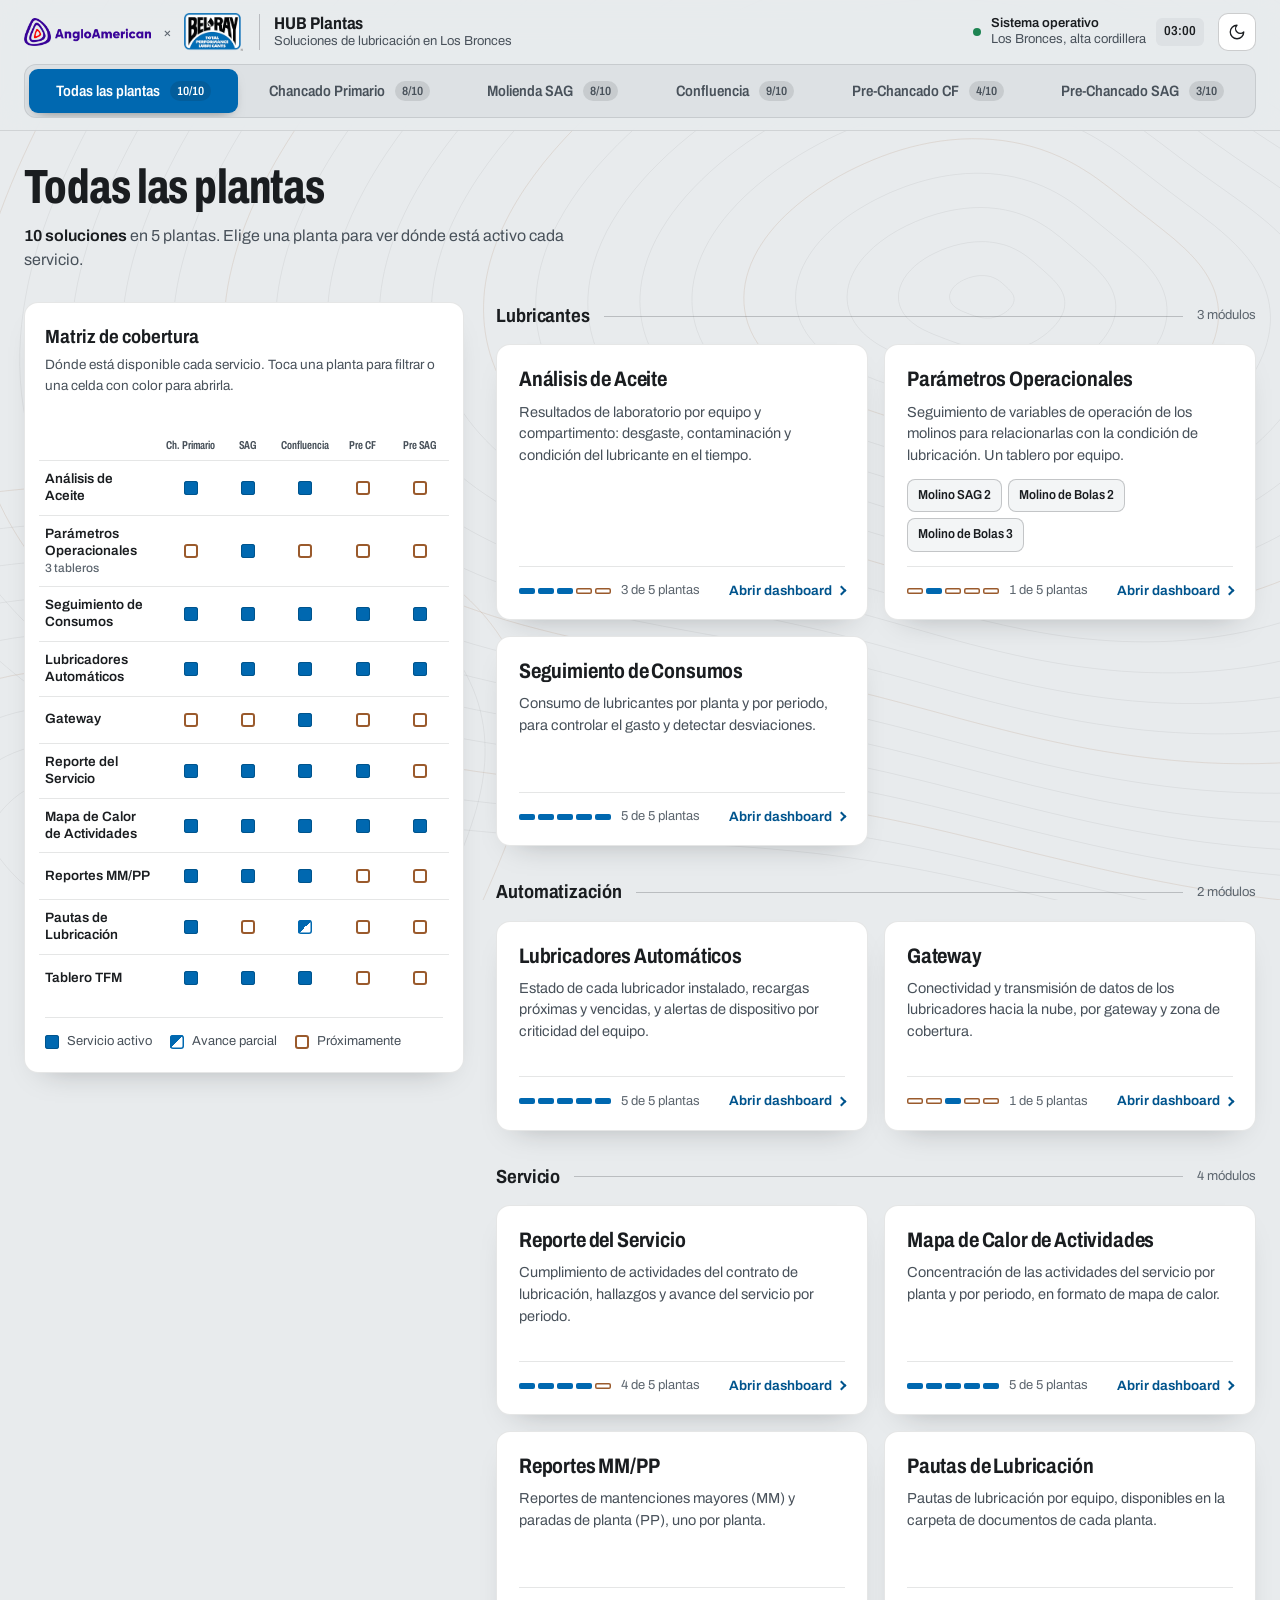
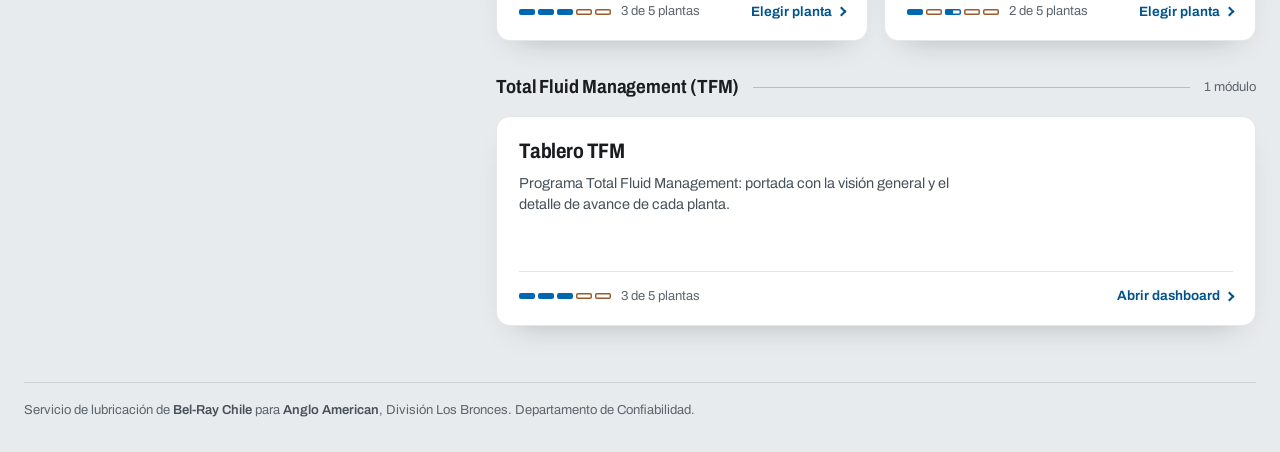
==== commit 0157f049: "Add files via upload" ====
--- a/hub-plantas/index.html
+++ b/hub-plantas/index.html
@@ -26,7 +26,7 @@
     })();
   </script>
 
-  <link rel="stylesheet" href="assets/css/hub.css?v=20261015">
+  <link rel="stylesheet" href="assets/css/hub.css?v=20261015-2">
 </head>
 <body data-view="home">
 
@@ -39,6 +39,7 @@
       <symbol id="i-expand" viewBox="0 0 24 24"><path d="M8 3H5a2 2 0 0 0-2 2v3M21 8V5a2 2 0 0 0-2-2h-3M3 16v3a2 2 0 0 0 2 2h3M16 21h3a2 2 0 0 0 2-2v-3"/></symbol>
       <symbol id="i-shrink" viewBox="0 0 24 24"><path d="M8 3v3a2 2 0 0 1-2 2H3M21 8h-3a2 2 0 0 1-2-2V3M3 16h3a2 2 0 0 1 2 2v3M16 21v-3a2 2 0 0 1 2-2h3"/></symbol>
       <symbol id="i-external" viewBox="0 0 24 24"><path d="M15 3h6v6M10 14 21 3M18 13v6a2 2 0 0 1-2 2H5a2 2 0 0 1-2-2V8a2 2 0 0 1 2-2h6"/></symbol>
+      <symbol id="i-caret" viewBox="0 0 24 24"><path d="m6 9 6 6 6-6"/></symbol>
       <symbol id="i-reload" viewBox="0 0 24 24"><path d="M3 12a9 9 0 0 1 9-9 9.75 9.75 0 0 1 6.74 2.74L21 8M21 3v5h-5M21 12a9 9 0 0 1-9 9 9.75 9.75 0 0 1-6.74-2.74L3 16M8 16H3v5"/></symbol>
     </defs>
   </svg>
@@ -136,7 +137,7 @@
         </div>
       </div>
 
-      <div class="viewer__switch" id="module-switch" role="tablist" aria-label="Cambiar de módulo"></div>
+      <nav class="viewer__switch" id="module-switch" aria-label="Módulos por pilar"></nav>
       <div class="viewer__views" id="view-switch" role="tablist" aria-label="Cambiar de equipo" hidden></div>
 
       <div class="stage" id="stage">
@@ -173,7 +174,7 @@
     <p>Servicio de lubricación de <b>Bel-Ray Chile</b> para <b>Anglo American</b>, División Los Bronces. Departamento de Confiabilidad.</p>
   </footer>
 
-  <script src="config.js?v=20261015"></script>
-  <script src="assets/js/hub.js?v=20261015"></script>
+  <script src="config.js?v=20261015-2"></script>
+  <script src="assets/js/hub.js?v=20261015-2"></script>
 </body>
 </html>
--- a/hub-plantas/assets/css/hub.css
+++ b/hub-plantas/assets/css/hub.css
@@ -415,26 +415,57 @@
 body.stage-fs .btn .ico--shrink { display: block; }
 
 .viewer__switch {
-  display: flex; gap: 2px; margin-top: 18px; overflow-x: auto; scrollbar-width: none;
+  display: flex; flex-wrap: wrap; gap: 4px; margin-top: 18px;
   border-bottom: 1px solid var(--line-strong);
 }
-.viewer__switch::-webkit-scrollbar { display: none; }
-.mod-tab {
+.pill-group { position: relative; }
+.cat-btn {
   all: unset; box-sizing: border-box; cursor: pointer; position: relative; white-space: nowrap;
-  padding: 10px 14px 12px; font-size: 14px; font-weight: 620; font-stretch: 88%; color: var(--ink-2);
   display: inline-flex; align-items: center; gap: 8px;
-  transition: color .2s ease;
-}
-.mod-tab::after {
+  padding: 10px 14px 12px; border-radius: 8px 8px 0 0;
+  font-size: 14.5px; font-weight: 650; font-stretch: 88%; color: var(--ink-2);
+  transition: color .2s ease, background-color .2s ease;
+}
+.cat-btn::after {
   content: ""; position: absolute; left: 10px; right: 10px; bottom: -1px; height: 3px; border-radius: 3px 3px 0 0;
   background: var(--blue); transform: scaleX(0); transition: transform .4s cubic-bezier(.16,1,.3,1);
 }
-.mod-tab:hover { color: var(--ink); }
-.mod-tab[aria-selected="true"] { color: var(--ink); }
-.mod-tab[aria-selected="true"]::after { transform: scaleX(1); }
-.mod-tab:focus-visible { outline: 2px solid var(--focus); outline-offset: -2px; }
-.mod-tab[data-s="off"], .mod-tab[data-s="soon"] { color: var(--ink-3); }
-.mod-tab[data-s="off"][aria-selected="true"] { color: var(--ink-2); }
+.cat-btn:hover { color: var(--ink); background: var(--line); }
+.cat-btn[aria-expanded="true"] { color: var(--ink); background: var(--surface-hi); }
+.cat-btn.is-current { color: var(--ink); }
+.cat-btn.is-current::after { transform: scaleX(1); }
+.cat-btn:focus-visible { outline: 2px solid var(--focus); outline-offset: -2px; }
+.cat-btn__short { display: none; }
+.cat-btn__count {
+  font-size: 12px; font-weight: 600; font-variant-numeric: tabular-nums;
+  padding: 1px 7px; border-radius: 20px; background: var(--line); color: inherit;
+}
+.cat-btn.is-current .cat-btn__count { background: var(--blue); color: var(--blue-ink); }
+.cat-btn__caret { width: 15px; height: 15px; margin-left: -2px; transition: transform .25s cubic-bezier(.16,1,.3,1); }
+.cat-btn[aria-expanded="true"] .cat-btn__caret { transform: rotate(180deg); }
+
+.cat-menu {
+  position: absolute; top: calc(100% + 6px); left: 0; z-index: 40;
+  min-width: 300px; max-width: calc(100vw - 32px); padding: 6px;
+  border-radius: 12px; background: var(--surface-solid); border: 1px solid var(--line-strong);
+  box-shadow: 0 20px 44px -18px rgba(0, 0, 0, .6);
+  transform-origin: top left; animation: menuIn .22s cubic-bezier(.16,1,.3,1);
+}
+.cat-menu.is-right { left: auto; right: 0; transform-origin: top right; }
+@keyframes menuIn { from { opacity: 0; transform: translateY(-4px) scale(.98); } to { opacity: 1; transform: none; } }
+.cat-menu__item {
+  all: unset; box-sizing: border-box; cursor: pointer; display: flex; align-items: center; gap: 10px;
+  width: 100%; padding: 10px 10px; border-radius: 8px;
+  font-size: 14px; font-weight: 560; color: var(--ink);
+  transition: background-color .15s ease;
+}
+.cat-menu__item:hover { background: var(--surface-hi); }
+.cat-menu__item:focus-visible { background: var(--surface-hi); outline: 2px solid var(--focus); outline-offset: -2px; }
+.cat-menu__item[aria-checked="true"] { background: var(--blue-soft); font-weight: 680; }
+.cat-menu__item .mark { width: 11px; height: 11px; }
+.cat-menu__item[data-s="soon"] .cat-menu__name { color: var(--ink-3); }
+.cat-menu__name { flex: 1; min-width: 0; }
+.cat-menu__state { margin-left: auto; padding-left: 12px; font-size: 12px; color: var(--ink-3); white-space: nowrap; }
 
 .viewer__views { display: flex; gap: 0; margin-top: 14px; width: fit-content; max-width: 100%; overflow-x: auto; border: 1px solid var(--line-strong); border-radius: 10px; padding: 3px; background: var(--bg-2); }
 .view-tab {
@@ -532,6 +563,9 @@
   .viewer__actions .btn span { display: none; }
   .viewer__actions .btn { width: 38px; padding: 0; justify-content: center; }
   .viewer__title h2 { font-size: 23px; }
+  .cat-btn { padding: 9px 10px 11px; font-size: 14px; gap: 6px; }
+  .cat-btn:has(.cat-btn__short) .cat-btn__name { display: none; }
+  .cat-btn__short { display: inline; }
   .matrix { padding: 16px; }
   .matrix__table { min-width: 460px; }
 }
